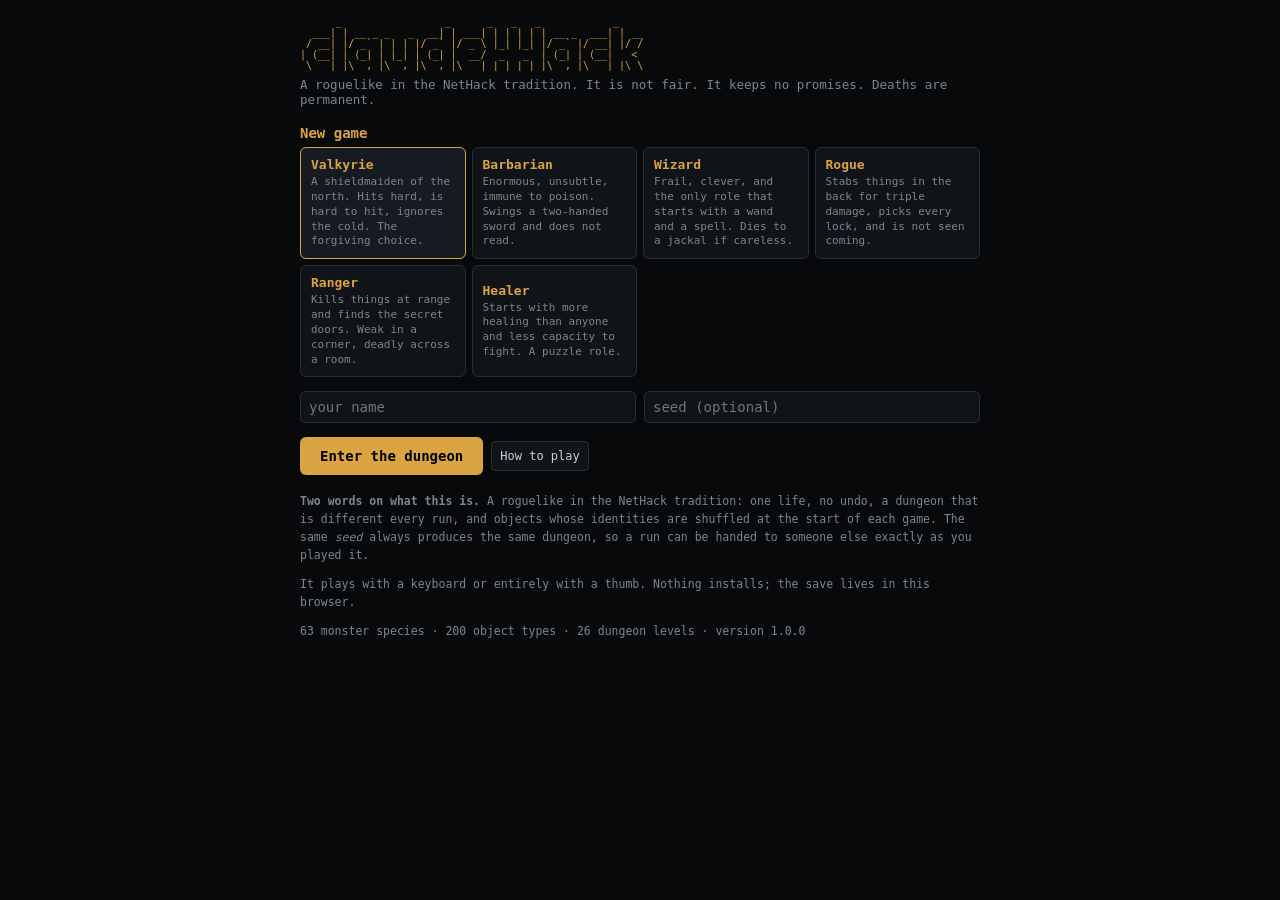
==== index.html @ 6ac17447 "claudeHack: a browser roguelike in the NetHack tradition A complete NetHack-like that runs on a stat" ====
<!doctype html>
<html lang="en">
<head>
<meta charset="utf-8">
<meta name="viewport" content="width=device-width,initial-scale=1,viewport-fit=cover">
<title>claudeHack — a roguelike in the NetHack tradition</title>
<meta name="description" content="claudeHack: a browser roguelike in the NetHack tradition. 26 dungeon levels, permadeath, item identification, no install.">
<link rel="icon" href="data:image/svg+xml,<svg xmlns='http://www.w3.org/2000/svg' viewBox='0 0 16 16'><text y='13' font-size='13'>@</text></svg>">
<link rel="stylesheet" href="css/style.css">
</head>
<body>
<div id="app">

  <header id="topbar">
    <span id="title">claudeHack</span>
    <span id="topinfo"></span>
    <span id="topbtns">
      <button id="btn-mode"  title="Toggle tiles / ASCII (T)">Tiles</button>
      <button id="btn-zoom"  title="Zoom (+ / -)">Zoom</button>
      <button id="btn-pad"   title="Show or hide the on-screen controls">Pad</button>
      <button id="btn-help"  title="Commands (?)">?</button>
      <button id="btn-save"  title="Save and quit (S)">Save</button>
    </span>
  </header>

  <div id="msgbar"><div id="msglines"></div></div>

  <main id="viewport">
    <canvas id="map" tabindex="0"></canvas>
    <div id="overlay" hidden></div>
    <div id="tooltip" hidden></div>
  </main>

  <footer id="status">
    <div id="status1"></div>
    <div id="status2"></div>
  </footer>

  <nav id="touchpad" hidden>
    <div class="tp-grid">
      <button data-cmd="y">↖</button><button data-cmd="k">↑</button><button data-cmd="u">↗</button>
      <button data-cmd="h">←</button><button data-cmd=".">·</button><button data-cmd="l">→</button>
      <button data-cmd="b">↙</button><button data-cmd="j">↓</button><button data-cmd="n">↘</button>
    </div>
    <div class="tp-acts">
      <button data-cmd="i">Inv</button>
      <button data-cmd=",">Pick</button>
      <button data-cmd="&gt;">&gt;</button>
      <button data-cmd="&lt;">&lt;</button>
      <button data-cmd="s">Srch</button>
      <button data-cmd="q">Quaff</button>
      <button data-cmd="r">Read</button>
      <button data-cmd="z">Zap</button>
      <button data-cmd="f">Fire</button>
      <button data-cmd="ESC">Esc</button>
    </div>
  </nav>

</div>

<div id="splash">
  <div class="splash-inner">
    <pre id="splash-logo">
      _                 _      _   _   _            _
  ___| | __ _ _   _  __| | ___| | | | | | __ _  ___| | __
 / __| |/ _` | | | |/ _` |/ _ \ |_| |_| |/ _` |/ __| |/ /
| (__| | (_| | |_| | (_| |  __/  _   _  | (_| | (__|   &lt;
 \___|_|\__,_|\__,_|\__,_|\___|_| |_| |_|\__,_|\___|_|\_\
</pre>
    <p class="tagline">A roguelike in the NetHack tradition. It is not fair. It keeps no promises. Deaths are permanent.</p>
    <div id="splash-body"></div>
  </div>
</div>

<script type="module" src="js/main.js"></script>
</body>
</html>
---- css/style.css ----
/* claudeHack - layout is mobile-first: the game must be fully playable with a
   thumb and no keyboard, and identically playable with a keyboard on desktop. */

:root {
  --bg:        #08090b;
  --panel:     #101318;
  --panel-2:   #161b22;
  --line:      #262d38;
  --fg:        #c9d1d9;
  --dim:       #7d8590;
  --accent:    #d9a441;
  --good:      #56d364;
  --warn:      #e3b341;
  --bad:       #f85149;
  --magic:     #bc8cff;
  --font-mono: ui-monospace, "DejaVu Sans Mono", "Cascadia Mono", Menlo, Consolas, monospace;
}

* { box-sizing: border-box; -webkit-tap-highlight-color: transparent; }

html, body {
  margin: 0; padding: 0; height: 100%;
  background: var(--bg); color: var(--fg);
  font-family: var(--font-mono); font-size: 14px;
  overscroll-behavior: none;
  touch-action: manipulation;
}
body { overflow: hidden; }

#app {
  display: flex; flex-direction: column;
  height: 100dvh; width: 100vw;
  padding: env(safe-area-inset-top) env(safe-area-inset-right) env(safe-area-inset-bottom) env(safe-area-inset-left);
}

/* ---------------------------------------------------------------- top bar */
#topbar {
  display: flex; align-items: center; gap: 8px;
  padding: 4px 8px; background: var(--panel-2);
  border-bottom: 1px solid var(--line);
  flex: 0 0 auto; min-height: 32px;
}
#title { color: var(--accent); font-weight: 700; letter-spacing: .5px; }
#topinfo { color: var(--dim); font-size: 11px; flex: 1 1 auto;
           overflow: hidden; text-overflow: ellipsis; white-space: nowrap; }
#topbtns { display: flex; gap: 4px; flex: 0 0 auto; }
#topbtns button, .btn {
  background: var(--panel); color: var(--fg); border: 1px solid var(--line);
  border-radius: 4px; padding: 4px 8px; font: inherit; font-size: 12px;
  cursor: pointer; min-height: 30px;
}
#topbtns button:active, .btn:active { background: var(--line); }

/* --------------------------------------------------------------- messages */
#msgbar {
  flex: 0 0 auto; background: var(--panel);
  border-bottom: 1px solid var(--line);
  padding: 3px 8px; min-height: 44px; max-height: 92px; overflow: hidden;
  font-size: 13px; line-height: 1.35;
}
#msglines div { white-space: pre-wrap; word-break: break-word; }
#msglines .old  { color: var(--dim); }
#msglines .more { color: var(--accent); }
.m-good { color: var(--good); } .m-bad { color: var(--bad); }
.m-warn { color: var(--warn); } .m-magic { color: var(--magic); }

/* --------------------------------------------------------------- viewport */
#viewport { position: relative; flex: 1 1 auto; min-height: 0; overflow: hidden; background: #000; }
#map { display: block; width: 100%; height: 100%; outline: none; touch-action: none; }

/* ----------------------------------------------------------------- status */
#status {
  flex: 0 0 auto; background: var(--panel-2);
  border-top: 1px solid var(--line); padding: 3px 8px; font-size: 12.5px;
  line-height: 1.4;
}
/* pre-wrap belongs on the lines, not the container: on the container it also
   preserves the newlines between the two <div>s in the HTML source, which cost
   95px of dungeon on a phone before anyone noticed. */
#status1, #status2 { white-space: pre-wrap; word-break: break-word; }
#status .hi   { color: var(--fg); }
#status .lo   { color: var(--dim); }
#status .bad  { color: var(--bad); font-weight: 700; }
#status .warn { color: var(--warn); }
#status .good { color: var(--good); }

/* -------------------------------------------------------------- touch pad */
#touchpad {
  flex: 0 0 auto; display: flex; gap: 8px; padding: 6px 8px 8px;
  background: var(--panel-2); border-top: 1px solid var(--line);
  align-items: center; justify-content: space-between;
}
#touchpad[hidden] { display: none; }
.tp-grid { display: grid; grid-template-columns: repeat(3, 1fr); gap: 4px;
           flex: 0 0 auto; width: 150px; }
.tp-grid button {
  width: 47px; height: 42px; font-size: 17px; line-height: 1;
  background: var(--panel); color: var(--fg);
  border: 1px solid var(--line); border-radius: 6px; cursor: pointer;
}
.tp-grid button:active { background: var(--accent); color: #000; }
.tp-acts { display: grid; grid-template-columns: repeat(5, 1fr); gap: 4px; flex: 1 1 auto; }
.tp-acts button {
  height: 42px; font: inherit; font-size: 12px;
  background: var(--panel); color: var(--fg);
  border: 1px solid var(--line); border-radius: 6px; cursor: pointer;
  padding: 0 2px; overflow: hidden;
}
.tp-acts button:active { background: var(--accent); color: #000; }

/* --------------------------------------------------------------- overlays */
#overlay {
  position: absolute; inset: 0; background: rgba(6,8,11,.95);
  overflow-y: auto; -webkit-overflow-scrolling: touch;
  padding: 10px; font-size: 13px; line-height: 1.5;
}
#overlay[hidden] { display: none; }
#overlay h2 { margin: 0 0 8px; font-size: 15px; color: var(--accent); }
#overlay h3 { margin: 12px 0 4px; font-size: 13px; color: var(--accent); }
#overlay .menu-item {
  display: flex; gap: 8px; align-items: flex-start;
  padding: 7px 6px; border-radius: 5px; cursor: pointer;
  border: 1px solid transparent;
}
#overlay .menu-item:hover { background: var(--panel-2); }
#overlay .menu-item.sel   { background: #1d2a1d; border-color: var(--good); }
#overlay .menu-item .let  { color: var(--accent); flex: 0 0 auto; min-width: 2.2em; }
#overlay .menu-item .txt  { flex: 1 1 auto; }
#overlay .menu-head { color: var(--dim); padding: 8px 6px 2px; font-size: 12px; }
#overlay .menu-foot {
  position: sticky; bottom: -10px; background: var(--panel-2);
  border-top: 1px solid var(--line); margin: 10px -10px -10px;
  padding: 8px 10px; display: flex; gap: 6px; flex-wrap: wrap;
}
#overlay table { border-collapse: collapse; width: 100%; }
#overlay td { padding: 2px 6px 2px 0; vertical-align: top; }
#overlay .key { color: var(--accent); white-space: nowrap; }
#overlay .cols { columns: 2; column-gap: 20px; }
@media (max-width: 620px) { #overlay .cols { columns: 1; } }

#tooltip {
  position: absolute; background: var(--panel-2); border: 1px solid var(--line);
  border-radius: 4px; padding: 4px 8px; font-size: 12px; pointer-events: none;
  max-width: 66%; z-index: 5;
}
#tooltip[hidden] { display: none; }

/* ---------------------------------------------------------------- splash */
#splash {
  position: fixed; inset: 0; z-index: 50; background: var(--bg);
  overflow-y: auto; -webkit-overflow-scrolling: touch;
  display: flex; align-items: flex-start; justify-content: center;
  padding: 16px 12px calc(24px + env(safe-area-inset-bottom));
}
#splash[hidden] { display: none; }
.splash-inner { max-width: 680px; width: 100%; }
#splash-logo {
  color: var(--accent); font-size: 10px; line-height: 1.1; margin: 0 0 6px;
  overflow-x: auto; white-space: pre;
}
@media (max-width: 520px) { #splash-logo { font-size: 7px; } }
.tagline { color: var(--dim); margin: 0 0 16px; font-size: 12.5px; }
#splash-body h2 { font-size: 14px; color: var(--accent); margin: 18px 0 6px; }
.choice-grid { display: grid; grid-template-columns: repeat(auto-fill, minmax(152px, 1fr)); gap: 6px; }
.choice {
  background: var(--panel); border: 1px solid var(--line); border-radius: 6px;
  padding: 9px 10px; cursor: pointer; text-align: left; color: var(--fg); font: inherit;
}
.choice:active, .choice.sel { border-color: var(--accent); background: var(--panel-2); }
.choice b { display: block; color: var(--accent); font-size: 13px; }
.choice small { color: var(--dim); font-size: 11px; line-height: 1.35; display: block; margin-top: 3px; }
.splash-row { display: flex; gap: 8px; flex-wrap: wrap; align-items: center; margin-top: 14px; }
.splash-row input[type=text] {
  background: var(--panel); border: 1px solid var(--line); color: var(--fg);
  font: inherit; padding: 7px 8px; border-radius: 5px; flex: 1 1 140px; min-width: 0;
}
.big-btn {
  background: var(--accent); color: #000; border: 0; border-radius: 6px;
  padding: 11px 20px; font: inherit; font-weight: 700; cursor: pointer; font-size: 14px;
}
.big-btn.secondary { background: var(--panel); color: var(--fg); border: 1px solid var(--line); font-weight: 400; }
.note { color: var(--dim); font-size: 11.5px; line-height: 1.55; }
.note code { color: var(--accent); }

/* -------------------------------------------------------------- compact ---
   On a phone every row of chrome is a row of dungeon you cannot see, so the
   bars shrink and the d-pad tightens. The controls stay at 40px minimum: below
   that a thumb starts missing them, and a mis-tapped move in a roguelike costs
   a turn you cannot take back. */
@media (max-width: 560px), (max-height: 560px) {
  #topbar { min-height: 28px; padding: 2px 5px; gap: 5px; }
  #title { font-size: 12px; }
  #topinfo { display: none; }
  #topbtns button { padding: 3px 7px; font-size: 11px; min-height: 27px; }

  #msgbar { min-height: 34px; max-height: 62px; font-size: 12px; padding: 2px 6px; line-height: 1.3; }
  #status { font-size: 11.5px; line-height: 1.3; padding: 2px 6px; }

  #touchpad { padding: 4px 5px 5px; gap: 5px; }
  .tp-grid { width: 132px; gap: 3px; }
  .tp-grid button { width: 42px; height: 40px; font-size: 16px; }
  .tp-acts { gap: 3px; }
  .tp-acts button { height: 40px; font-size: 11px; }
}

/* Landscape phones have almost no vertical room; drop to a single d-pad row
   pairing and let the map keep the rest. */
@media (max-height: 430px) and (orientation: landscape) {
  #msgbar { min-height: 20px; max-height: 40px; }
  .tp-grid button { height: 34px; }
  .tp-acts button { height: 34px; }
}
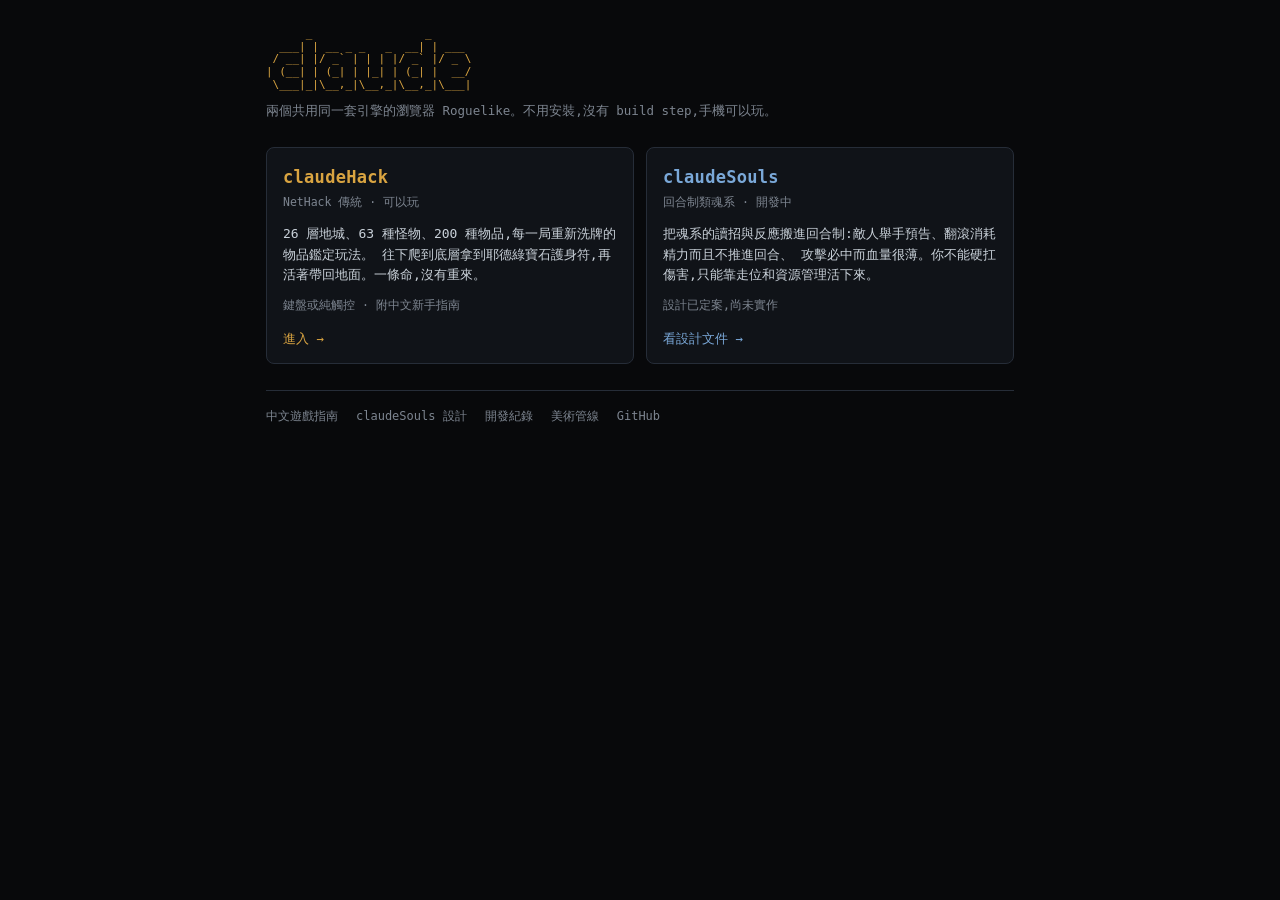
==== commit 5ff4beb0: "Split the repository into two games behind a chooser claudeHack moves to classic/ and a second game," ====
--- a/index.html
+++ b/index.html
@@ -1,77 +1,55 @@
 <!doctype html>
-<html lang="en">
+<html lang="zh-Hant">
 <head>
 <meta charset="utf-8">
 <meta name="viewport" content="width=device-width,initial-scale=1,viewport-fit=cover">
-<title>claudeHack — a roguelike in the NetHack tradition</title>
-<meta name="description" content="claudeHack: a browser roguelike in the NetHack tradition. 26 dungeon levels, permadeath, item identification, no install.">
+<title>claudeHack &amp; claudeSouls</title>
+<meta name="description" content="Two browser roguelikes sharing one engine: claudeHack, a NetHack-like, and claudeSouls, a turn-based Souls-like.">
 <link rel="icon" href="data:image/svg+xml,<svg xmlns='http://www.w3.org/2000/svg' viewBox='0 0 16 16'><text y='13' font-size='13'>@</text></svg>">
-<link rel="stylesheet" href="css/style.css">
+<link rel="stylesheet" href="css/chooser.css">
 </head>
 <body>
-<div id="app">
+<main>
 
-  <header id="topbar">
-    <span id="title">claudeHack</span>
-    <span id="topinfo"></span>
-    <span id="topbtns">
-      <button id="btn-mode"  title="Toggle tiles / ASCII (T)">Tiles</button>
-      <button id="btn-zoom"  title="Zoom (+ / -)">Zoom</button>
-      <button id="btn-pad"   title="Show or hide the on-screen controls">Pad</button>
-      <button id="btn-help"  title="Commands (?)">?</button>
-      <button id="btn-save"  title="Save and quit (S)">Save</button>
-    </span>
-  </header>
+  <pre id="logo">
+      _                 _
+  ___| | __ _ _   _  __| | ___
+ / __| |/ _` | | | |/ _` |/ _ \
+| (__| | (_| | |_| | (_| |  __/
+ \___|_|\__,_|\__,_|\__,_|\___|
+</pre>
+  <p class="tag">兩個共用同一套引擎的瀏覽器 Roguelike。不用安裝,沒有 build step,手機可以玩。</p>
 
-  <div id="msgbar"><div id="msglines"></div></div>
+  <div class="cards">
 
-  <main id="viewport">
-    <canvas id="map" tabindex="0"></canvas>
-    <div id="overlay" hidden></div>
-    <div id="tooltip" hidden></div>
-  </main>
+    <a class="card ready" href="classic/">
+      <h2>claudeHack</h2>
+      <p class="sub">NetHack 傳統 &middot; 可以玩</p>
+      <p>26 層地城、63 種怪物、200 種物品,每一局重新洗牌的物品鑑定玩法。
+         往下爬到底層拿到耶德綠寶石護身符,再活著帶回地面。一條命,沒有重來。</p>
+      <p class="meta">鍵盤或純觸控 &middot; 附中文新手指南</p>
+      <span class="go">進入 &rarr;</span>
+    </a>
 
-  <footer id="status">
-    <div id="status1"></div>
-    <div id="status2"></div>
-  </footer>
+    <a class="card wip" href="claudeSouls/">
+      <h2>claudeSouls</h2>
+      <p class="sub">回合制類魂系 &middot; 開發中</p>
+      <p>把魂系的讀招與反應搬進回合制:敵人舉手預告、翻滾消耗精力而且不推進回合、
+         攻擊必中而血量很薄。你不能硬扛傷害,只能靠走位和資源管理活下來。</p>
+      <p class="meta">設計已定案,尚未實作</p>
+      <span class="go">看設計文件 &rarr;</span>
+    </a>
 
-  <nav id="touchpad" hidden>
-    <div class="tp-grid">
-      <button data-cmd="y">↖</button><button data-cmd="k">↑</button><button data-cmd="u">↗</button>
-      <button data-cmd="h">←</button><button data-cmd=".">·</button><button data-cmd="l">→</button>
-      <button data-cmd="b">↙</button><button data-cmd="j">↓</button><button data-cmd="n">↘</button>
-    </div>
-    <div class="tp-acts">
-      <button data-cmd="i">Inv</button>
-      <button data-cmd=",">Pick</button>
-      <button data-cmd="&gt;">&gt;</button>
-      <button data-cmd="&lt;">&lt;</button>
-      <button data-cmd="s">Srch</button>
-      <button data-cmd="q">Quaff</button>
-      <button data-cmd="r">Read</button>
-      <button data-cmd="z">Zap</button>
-      <button data-cmd="f">Fire</button>
-      <button data-cmd="ESC">Esc</button>
-    </div>
+  </div>
+
+  <nav class="links">
+    <a href="classic/docs/GUIDE.zh-TW.md">中文遊戲指南</a>
+    <a href="claudeSouls/docs/DESIGN.md">claudeSouls 設計</a>
+    <a href="docs/DEVLOG.md">開發紀錄</a>
+    <a href="docs/ASSETS.md">美術管線</a>
+    <a href="https://github.com/darkbearlab/claudeHack_roguelike">GitHub</a>
   </nav>
 
-</div>
-
-<div id="splash">
-  <div class="splash-inner">
-    <pre id="splash-logo">
-      _                 _      _   _   _            _
-  ___| | __ _ _   _  __| | ___| | | | | | __ _  ___| | __
- / __| |/ _` | | | |/ _` |/ _ \ |_| |_| |/ _` |/ __| |/ /
-| (__| | (_| | |_| | (_| |  __/  _   _  | (_| | (__|   &lt;
- \___|_|\__,_|\__,_|\__,_|\___|_| |_| |_|\__,_|\___|_|\_\
-</pre>
-    <p class="tagline">A roguelike in the NetHack tradition. It is not fair. It keeps no promises. Deaths are permanent.</p>
-    <div id="splash-body"></div>
-  </div>
-</div>
-
-<script type="module" src="js/main.js"></script>
+</main>
 </body>
 </html>
--- a/css/chooser.css
+++ b/css/chooser.css
@@ -0,0 +1,67 @@
+/* The mode chooser. Deliberately a separate, tiny stylesheet: the two games
+   will drift apart visually and neither should have to care what the front
+   door looks like. */
+
+:root {
+  --bg:      #08090b;
+  --panel:   #101318;
+  --panel-2: #161b22;
+  --line:    #262d38;
+  --fg:      #c9d1d9;
+  --dim:     #7d8590;
+  --accent:  #d9a441;
+  --cool:    #7aa8d8;
+  --font-mono: ui-monospace, "DejaVu Sans Mono", "Cascadia Mono", Menlo, Consolas, monospace;
+}
+
+* { box-sizing: border-box; -webkit-tap-highlight-color: transparent; }
+
+html, body {
+  margin: 0; padding: 0; min-height: 100%;
+  background: var(--bg); color: var(--fg);
+  font-family: var(--font-mono); font-size: 14px; line-height: 1.6;
+}
+
+main {
+  max-width: 780px; margin: 0 auto;
+  padding: 28px 16px calc(40px + env(safe-area-inset-bottom));
+}
+
+#logo {
+  color: var(--accent); font-size: 11px; line-height: 1.15;
+  margin: 0 0 10px; overflow-x: auto; white-space: pre;
+}
+@media (max-width: 460px) { #logo { font-size: 8px; } }
+
+.tag { color: var(--dim); font-size: 12.5px; margin: 0 0 26px; }
+
+.cards { display: grid; grid-template-columns: 1fr 1fr; gap: 12px; }
+@media (max-width: 640px) { .cards { grid-template-columns: 1fr; } }
+
+.card {
+  display: block; text-decoration: none; color: inherit;
+  background: var(--panel); border: 1px solid var(--line);
+  border-radius: 8px; padding: 16px 16px 14px;
+  transition: border-color .12s, background .12s;
+}
+.card:hover, .card:active { background: var(--panel-2); }
+.card.ready:hover, .card.ready:active { border-color: var(--accent); }
+.card.wip:hover,  .card.wip:active  { border-color: var(--cool); }
+
+.card h2 { margin: 0; font-size: 17px; letter-spacing: .3px; }
+.card.ready h2 { color: var(--accent); }
+.card.wip h2   { color: var(--cool); }
+
+.card .sub  { margin: 2px 0 12px; font-size: 11.5px; color: var(--dim); }
+.card p     { margin: 0 0 10px; font-size: 13px; }
+.card .meta { color: var(--dim); font-size: 11.5px; margin-bottom: 12px; }
+.card .go   { font-size: 12.5px; color: var(--dim); }
+.card.ready .go { color: var(--accent); }
+.card.wip .go   { color: var(--cool); }
+
+.links {
+  margin-top: 26px; padding-top: 16px; border-top: 1px solid var(--line);
+  display: flex; flex-wrap: wrap; gap: 6px 18px; font-size: 12px;
+}
+.links a { color: var(--dim); text-decoration: none; }
+.links a:hover { color: var(--accent); text-decoration: underline; }
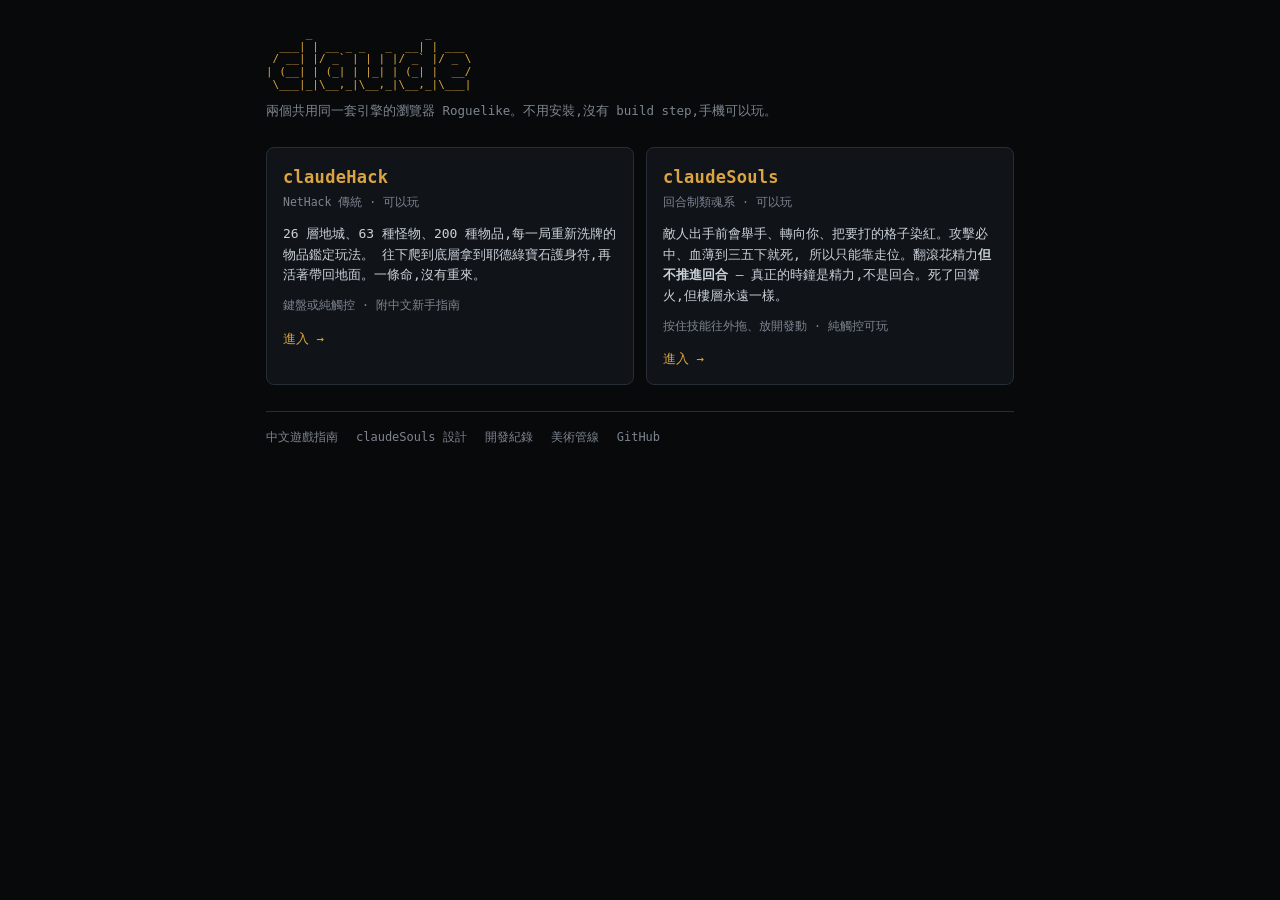
==== commit 5a901347: "claudeSouls: a playable turn-based Souls-like Ten floors, eleven enemy species, five skills, bonfire" ====
--- a/index.html
+++ b/index.html
@@ -31,13 +31,14 @@
       <span class="go">進入 &rarr;</span>
     </a>
 
-    <a class="card wip" href="claudeSouls/">
+    <a class="card ready" href="claudeSouls/">
       <h2>claudeSouls</h2>
-      <p class="sub">回合制類魂系 &middot; 開發中</p>
-      <p>把魂系的讀招與反應搬進回合制:敵人舉手預告、翻滾消耗精力而且不推進回合、
-         攻擊必中而血量很薄。你不能硬扛傷害,只能靠走位和資源管理活下來。</p>
-      <p class="meta">設計已定案,尚未實作</p>
-      <span class="go">看設計文件 &rarr;</span>
+      <p class="sub">回合制類魂系 &middot; 可以玩</p>
+      <p>敵人出手前會舉手、轉向你、把要打的格子染紅。攻擊必中、血薄到三五下就死,
+         所以只能靠走位。翻滾花精力<b>但不推進回合</b> &mdash;
+         真正的時鐘是精力,不是回合。死了回篝火,但樓層永遠一樣。</p>
+      <p class="meta">按住技能往外拖、放開發動 &middot; 純觸控可玩</p>
+      <span class="go">進入 &rarr;</span>
     </a>
 
   </div>
